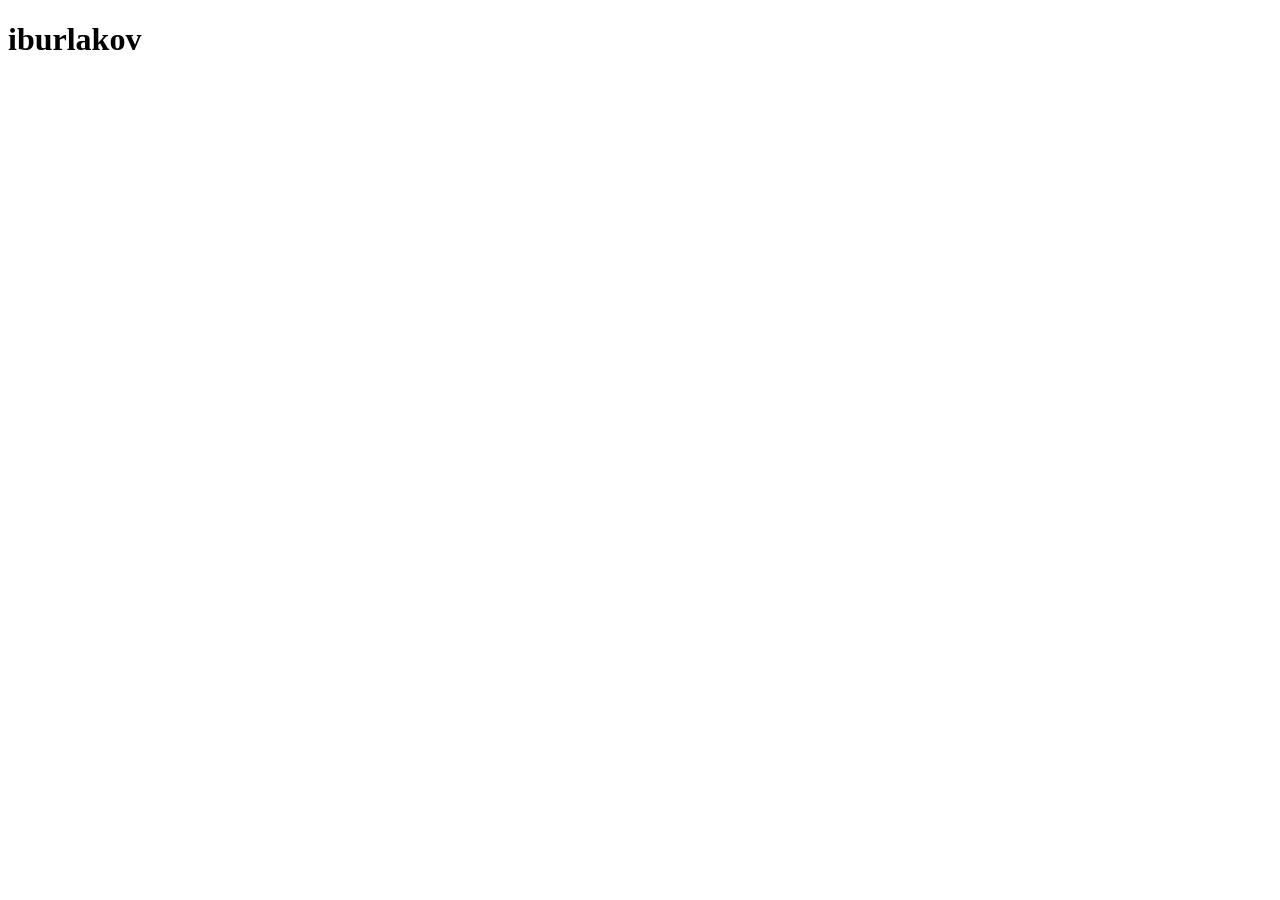
==== index.html @ 87fbd354 "Boootstrap template." ====
<!DOCTYPE html>
<html lang="en">
  <head>
    <meta charset="utf-8">
    <meta http-equiv="X-UA-Compatible" content="IE=edge">
    <meta name="viewport" content="width=device-width, initial-scale=1">

    <title>iburlakov</title>

    <!-- Bootstrap -->
    <link href="css/bootstrap.min.css" rel="stylesheet">

    <!-- HTML5 shim and Respond.js for IE8 support of HTML5 elements and media queries -->
    <!-- WARNING: Respond.js doesn't work if you view the page via file:// -->
    <!--[if lt IE 9]>
      <script src="https://oss.maxcdn.com/html5shiv/3.7.2/html5shiv.min.js"></script>
      <script src="https://oss.maxcdn.com/respond/1.4.2/respond.min.js"></script>
    <![endif]-->
  </head>
  <body>
    <div class="container">
      <h1>iburlakov<h1>

    </div>

    <!-- jQuery (necessary for Bootstrap's JavaScript plugins) -->
    <script src="https://ajax.googleapis.com/ajax/libs/jquery/1.11.3/jquery.min.js"></script>
    <!-- Include all compiled plugins (below), or include individual files as needed -->
    <script src="js/bootstrap.min.js"></script>
  </body>
</html>
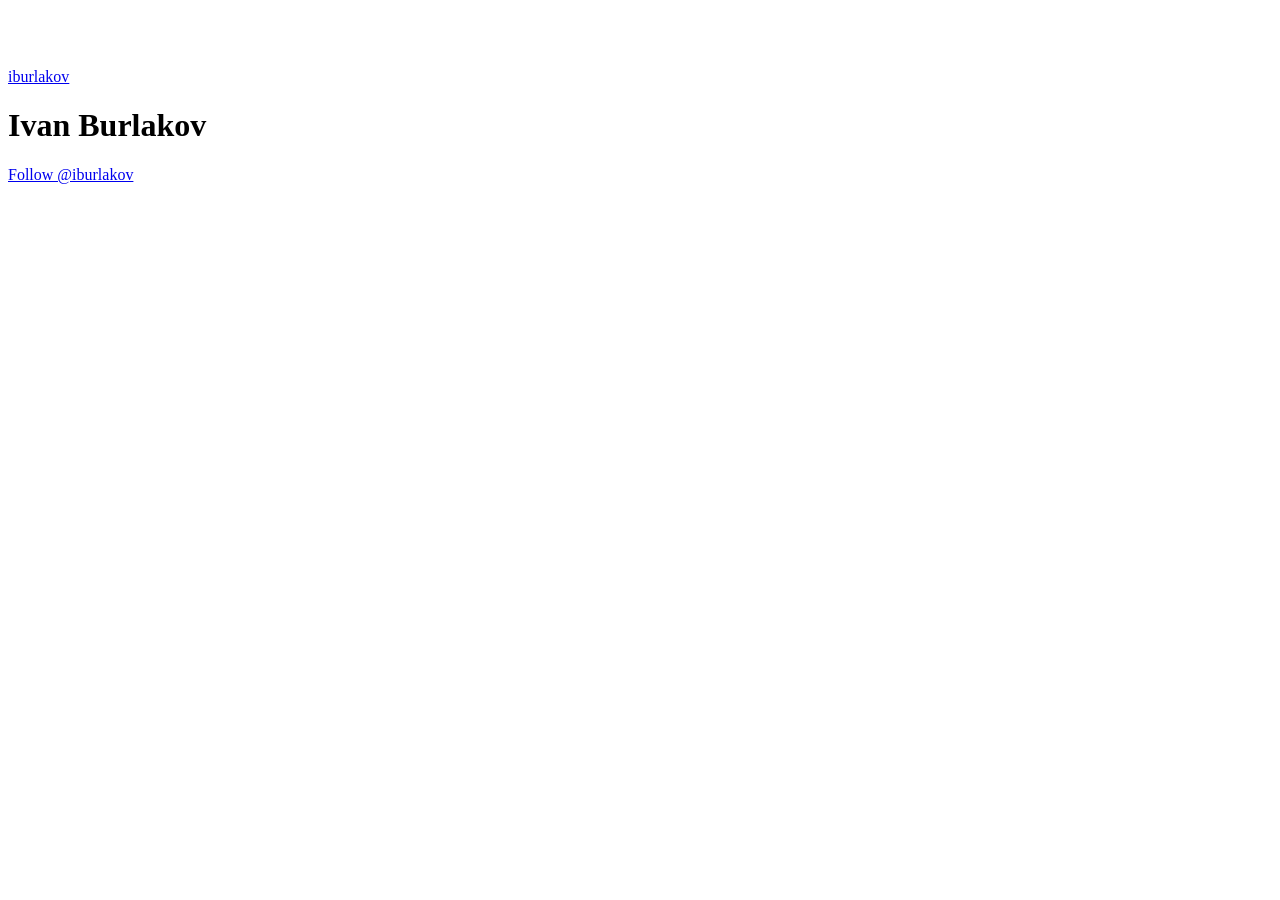
==== commit 34200df6: "Init html" ====
--- a/index.html
+++ b/index.html
@@ -16,11 +16,43 @@
       <script src="https://oss.maxcdn.com/html5shiv/3.7.2/html5shiv.min.js"></script>
       <script src="https://oss.maxcdn.com/respond/1.4.2/respond.min.js"></script>
     <![endif]-->
+
+    <style>
+      body {
+        padding-top: 60px; /* 60px to make the container go all the way to the bottom of the topbar */
+      }
+    </style>
   </head>
   <body>
+    <div class="navbar navbar-inverse navbar-fixed-top">
+      <div class="navbar-inner">
+        <div class="container">
+          <a class="navbar-brand" href="#">iburlakov</a>
+        </div>
+      </div>
+    </div>
+ 
     <div class="container">
-      <h1>iburlakov<h1>
+      <h1>Ivan Burlakov</h1>
+      <div class="row">
+        <div class="col-xs-2">
+          <a href="https://twitter.com/iburlakov" class="twitter-follow-button" data-show-count="false" data-size="large">Follow @iburlakov</a>
+<script>!function(d,s,id){var js,fjs=d.getElementsByTagName(s)[0],p=/^http:/.test(d.location)?'http':'https';if(!d.getElementById(id)){js=d.createElement(s);js.id=id;js.src=p+'://platform.twitter.com/widgets.js';fjs.parentNode.insertBefore(js,fjs);}}(document, 'script', 'twitter-wjs');</script>
+        </div>
+        <div class="col-xs-2">
+          <style>.ig-b- { display: inline-block; }
+.ig-b- img { visibility: hidden; }
+.ig-b-:hover { background-position: 0 -60px; } .ig-b-:active { background-position: 0 -120px; }
+.ig-b-v-24 { width: 137px; height: 24px; background: url(//badges.instagram.com/static/images/ig-badge-view-sprite-24.png) no-repeat 0 0; }
+@media only screen and (-webkit-min-device-pixel-ratio: 2), only screen and (min--moz-device-pixel-ratio: 2), only screen and (-o-min-device-pixel-ratio: 2 / 1), only screen and (min-device-pixel-ratio: 2), only screen and (min-resolution: 192dpi), only screen and (min-resolution: 2dppx) {
+.ig-b-v-24 { background-image: url(//badges.instagram.com/static/images/ig-badge-view-sprite-24@2x.png); background-size: 160px 178px; } }</style>
+<a href="http://instagram.com/iburlakov?ref=badge" class="ig-b- ig-b-v-24"><img src="//badges.instagram.com/static/images/ig-badge-view-24.png" alt="Instagram" /></a>
+        </div>
 
+        <div class="col-xs-2">
+<iframe class="btn" frameborder="0" border="0" scrolling="no" allowtransparency="true" height="20" width="200" src="https://platform.tumblr.com/v2/follow_button.html?type=follow-blog&amp;tumblelog=iburlakov&amp;color=blue"></iframe>
+        </div>
+      </div>
     </div>
 
     <!-- jQuery (necessary for Bootstrap's JavaScript plugins) -->
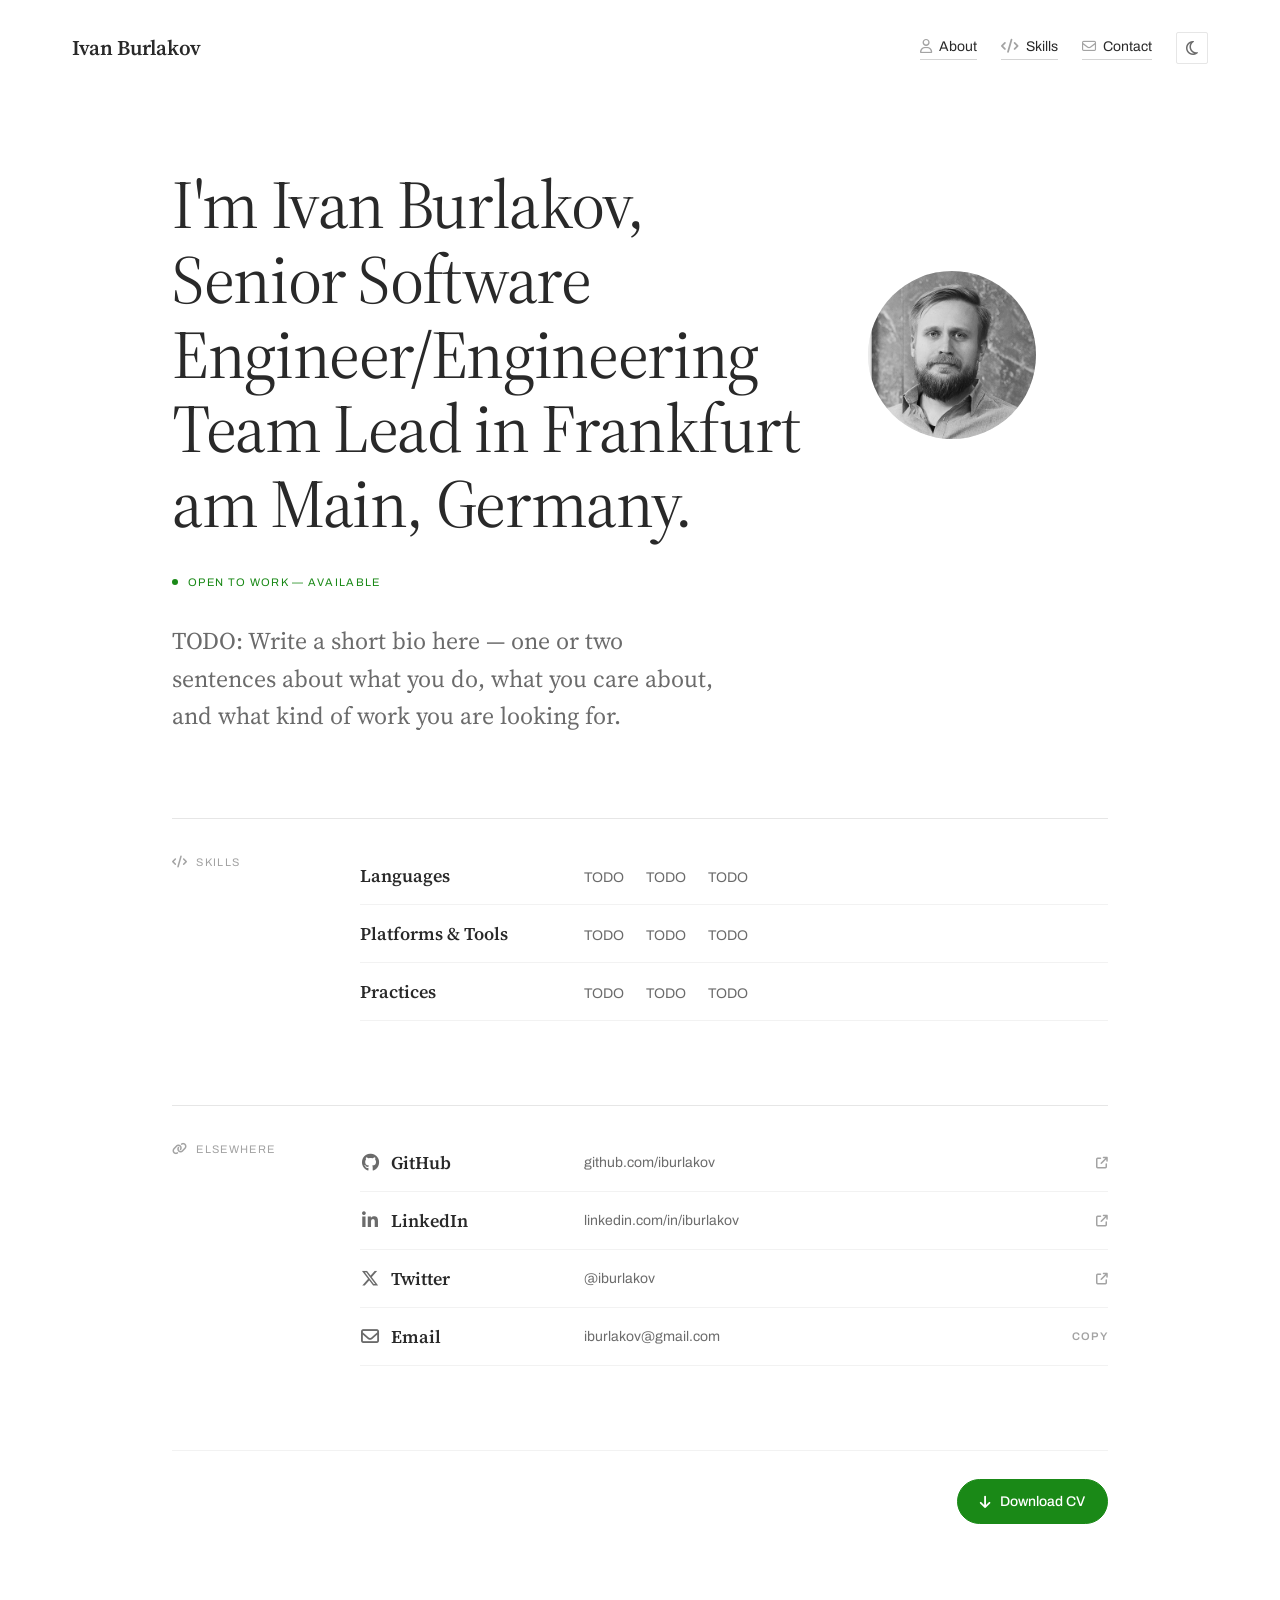
==== commit c32fa3f4: "Rebuild as plain HTML/CSS/JS + Bootstrap 5, drop Jekyll - Replace Jekyll/Liquid with static index.ht" ====
--- a/index.html
+++ b/index.html
@@ -1,63 +1,342 @@
 <!DOCTYPE html>
-<html lang="en">
-  <head>
-    <meta charset="utf-8">
-    <meta http-equiv="X-UA-Compatible" content="IE=edge">
-    <meta name="viewport" content="width=device-width, initial-scale=1">
-
-    <title>iburlakov</title>
-
-    <!-- Bootstrap -->
-    <link href="css/bootstrap.min.css" rel="stylesheet">
-
-    <!-- HTML5 shim and Respond.js for IE8 support of HTML5 elements and media queries -->
-    <!-- WARNING: Respond.js doesn't work if you view the page via file:// -->
-    <!--[if lt IE 9]>
-      <script src="https://oss.maxcdn.com/html5shiv/3.7.2/html5shiv.min.js"></script>
-      <script src="https://oss.maxcdn.com/respond/1.4.2/respond.min.js"></script>
-    <![endif]-->
-
-    <style>
-      body {
-        padding-top: 60px; /* 60px to make the container go all the way to the bottom of the topbar */
-      }
-    </style>
-  </head>
-  <body>
-    <div class="navbar navbar-inverse navbar-fixed-top">
-      <div class="navbar-inner">
-        <div class="container">
-          <a class="navbar-brand" href="#">iburlakov</a>
+<html lang="en" data-theme="light">
+<head>
+  <meta charset="UTF-8">
+  <meta name="viewport" content="width=device-width, initial-scale=1.0">
+  <title>Ivan Burlakov</title>
+  <meta name="description" content="">
+
+  <!-- Restore saved theme before first paint to avoid flash -->
+  <script>try{if(localStorage.getItem("theme")==="dark")document.documentElement.dataset.theme="dark"}catch(e){}</script>
+
+  <link href="https://cdn.jsdelivr.net/npm/bootstrap@5.3.3/dist/css/bootstrap.min.css" rel="stylesheet">
+  <link href="https://unpkg.com/aos@2.3.4/dist/aos.css" rel="stylesheet">
+  <link rel="preconnect" href="https://fonts.googleapis.com">
+  <link rel="preconnect" href="https://fonts.gstatic.com" crossorigin>
+  <link href="https://fonts.googleapis.com/css2?family=Source+Serif+4:ital,opsz,wght@0,8..60,300..700;1,8..60,300..600&family=Archivo:wght@400;500;600&display=swap" rel="stylesheet">
+  <link rel="stylesheet" href="https://cdnjs.cloudflare.com/ajax/libs/font-awesome/6.5.2/css/all.min.css">
+
+  <style>
+    :root {
+      --serif: "Source Serif 4", Georgia, serif;
+      --ui: "Archivo", "Helvetica Neue", Helvetica, sans-serif;
+      --paper: #ffffff;
+      --ink: #292929;
+      --mute: #6b6b6b;
+      --faint: #a3a3a3;
+      --rule: #e6e6e6;
+      --rule-soft: #f2f2f2;
+      --hair: #d4d4d4;
+      --accent: #1a8917;
+    }
+    [data-theme="dark"] {
+      --paper: #121212;
+      --ink: #f2f2f2;
+      --mute: #a1a1a1;
+      --faint: #757575;
+      --rule: #2b2b2b;
+      --rule-soft: #1e1e1e;
+      --hair: #3d3d3d;
+      --accent: #4caf50;
+    }
+
+    body {
+      background: var(--paper);
+      color: var(--ink);
+      font-family: var(--serif);
+      transition: background 200ms ease, color 200ms ease;
+    }
+    a { color: var(--ink); text-decoration: none; }
+    ::selection { background: var(--rule); }
+    *:focus-visible { outline: 1px solid var(--accent); outline-offset: 3px; }
+
+    /* ── Nav ── */
+    .site-nav {
+      padding: clamp(20px, 3vw, 32px) clamp(20px, 6vw, 72px) !important;
+      background: var(--paper);
+    }
+    .nav-brand {
+      font-family: var(--serif);
+      font-weight: 600;
+      font-size: 21px;
+      letter-spacing: -0.015em;
+      color: var(--ink);
+    }
+    .site-nav .nav-link {
+      font-family: var(--ui);
+      font-size: 14px;
+      border-bottom: 1px solid var(--hair);
+      padding: 0 0 2px !important;
+      color: var(--ink) !important;
+    }
+    .site-nav .nav-link:hover { border-bottom-color: var(--ink); }
+    .nav-icon { margin-right: 7px; color: var(--faint); }
+    .theme-btn {
+      width: 32px; height: 32px;
+      display: inline-flex; align-items: center; justify-content: center;
+      color: var(--mute);
+      background: transparent;
+      border: 1px solid var(--rule);
+      border-radius: 2px;
+      cursor: pointer;
+    }
+    .theme-btn:hover { border-color: var(--hair); color: var(--ink); }
+
+    /* ── Layout ── */
+    .content-inner {
+      max-width: 1080px;
+      margin: 0 auto;
+      padding: clamp(28px, 6vw, 72px) clamp(20px, 6vw, 72px) clamp(48px, 8vw, 96px);
+      display: flex;
+      flex-direction: column;
+      gap: clamp(48px, 7vw, 84px);
+    }
+
+    /* ── Hero ── */
+    .hero { display: flex; flex-direction: column; gap: 32px; }
+    .hero-top {
+      display: flex;
+      align-items: center;
+      gap: clamp(28px, 5vw, 56px);
+      flex-wrap: wrap;
+    }
+    .hero-heading {
+      flex: 1;
+      min-width: 280px;
+      font-family: var(--serif);
+      font-weight: 400;
+      font-size: clamp(38px, 5.6vw, 68px);
+      line-height: 1.1;
+      letter-spacing: -0.02em;
+      max-width: 20ch;
+      color: var(--ink);
+      margin: 0;
+    }
+    .portrait {
+      width: clamp(120px, 14vw, 168px);
+      height: clamp(120px, 14vw, 168px);
+      flex: none;
+      border-radius: 50%;
+      overflow: hidden;
+      background: var(--rule-soft);
+      display: flex;
+      align-items: center;
+      justify-content: center;
+    }
+    .portrait img { width: 100%; height: 100%; object-fit: cover; filter: grayscale(1) contrast(1.05); }
+    .portrait-placeholder { color: var(--faint); font-size: 48px; }
+    .availability-badge {
+      display: none;
+      align-items: center;
+      gap: 10px;
+      font-family: var(--ui);
+      font-size: 11px;
+      letter-spacing: 0.12em;
+      text-transform: uppercase;
+      color: var(--accent);
+    }
+    .availability-dot {
+      width: 6px; height: 6px;
+      border-radius: 50%;
+      background: var(--accent);
+      display: block; flex: none;
+    }
+    .hero-bio {
+      font-size: clamp(19px, 2vw, 24px);
+      line-height: 1.55;
+      color: var(--mute);
+      max-width: 46ch;
+      margin: 0;
+    }
+
+    /* ── Sections ── */
+    .section-grid {
+      display: grid;
+      grid-template-columns: minmax(0, 140px) minmax(0, 1fr);
+      gap: clamp(24px, 4vw, 48px);
+      align-items: start;
+      border-top: 1px solid var(--rule);
+      padding-top: 28px;
+    }
+    .section-label {
+      font-family: var(--ui);
+      font-size: 11px;
+      letter-spacing: 0.12em;
+      text-transform: uppercase;
+      color: var(--faint);
+      padding-top: 7px;
+      display: flex;
+      align-items: center;
+      gap: 8px;
+    }
+    .section-content { display: flex; flex-direction: column; }
+
+    /* ── Skills ── */
+    .skill-row {
+      display: grid;
+      grid-template-columns: minmax(0, 200px) minmax(0, 1fr);
+      gap: 24px;
+      padding: 15px 0;
+      border-bottom: 1px solid var(--rule-soft);
+      align-items: baseline;
+    }
+    .skill-category {
+      font-family: var(--serif);
+      font-weight: 600;
+      font-size: 18px;
+      color: var(--ink);
+    }
+    .skill-items {
+      display: flex; flex-wrap: wrap;
+      gap: 8px 22px;
+      font-family: var(--ui);
+      font-size: 14px;
+      color: var(--mute);
+    }
+
+    /* ── Elsewhere ── */
+    .link-row {
+      display: grid;
+      grid-template-columns: minmax(0, 200px) minmax(0, 1fr) auto;
+      gap: 24px;
+      padding: 15px 0;
+      border-bottom: 1px solid var(--rule-soft);
+      align-items: center;
+      color: var(--ink);
+    }
+    a.link-row:hover { color: var(--accent); }
+    a.link-row:hover .link-handle,
+    a.link-row:hover .link-icon { color: var(--accent); }
+    .link-name {
+      display: flex; align-items: center; gap: 11px;
+      font-family: var(--serif); font-weight: 600; font-size: 18px;
+    }
+    .link-icon { color: var(--mute); width: 20px; text-align: center; }
+    .link-handle { font-family: var(--ui); font-size: 14px; color: var(--mute); }
+    .link-arrow { color: var(--faint); font-size: 12px; }
+    .link-email { font-family: var(--ui); font-size: 14px; color: var(--mute); }
+    .link-email:hover { color: var(--accent); }
+    .copy-btn {
+      font-family: var(--ui);
+      font-size: 11px;
+      letter-spacing: 0.12em;
+      text-transform: uppercase;
+      font-weight: 600;
+      color: var(--faint);
+      background: transparent;
+      border: 0; padding: 0; cursor: pointer;
+    }
+    .copy-btn:hover { color: var(--accent); }
+
+    /* ── Footer ── */
+    .site-footer {
+      border-top: 1px solid var(--rule-soft);
+      padding-top: 28px;
+      display: flex;
+      align-items: flex-end;
+      justify-content: flex-end;
+    }
+    .cv-btn {
+      display: inline-flex; align-items: center; gap: 9px;
+      font-family: var(--ui); font-weight: 500; font-size: 14px;
+      padding: 11px 22px;
+      border: 1px solid var(--accent);
+      border-radius: 99px;
+      background: var(--accent);
+      color: #ffffff !important;
+    }
+    .cv-btn:hover { opacity: 0.85; }
+
+    /* ── Back to top ── */
+    .back-to-top {
+      position: fixed;
+      bottom: 32px;
+      right: 32px;
+      width: 44px;
+      height: 44px;
+      border-radius: 50%;
+      background: var(--ink);
+      color: var(--paper);
+      border: none;
+      cursor: pointer;
+      display: flex;
+      align-items: center;
+      justify-content: center;
+      opacity: 0;
+      pointer-events: none;
+      transition: opacity 200ms ease, transform 200ms ease;
+      z-index: 100;
+    }
+    .back-to-top.visible {
+      opacity: 1;
+      pointer-events: auto;
+    }
+    .back-to-top:hover { transform: translateY(-3px); }
+
+    @media (max-width: 640px) {
+      .section-grid { grid-template-columns: 1fr; }
+      .skill-row { grid-template-columns: 1fr; gap: 8px; }
+      .link-row { grid-template-columns: 1fr auto; }
+      .link-handle { display: none; }
+    }
+  </style>
+</head>
+<body>
+
+  <nav class="navbar site-nav">
+    <span class="nav-brand" id="nav-brand"></span>
+    <div class="d-flex align-items-center gap-4 flex-wrap">
+      <a href="#about" class="nav-link"><i class="fa-regular fa-user nav-icon"></i>About</a>
+      <a href="#skills" class="nav-link"><i class="fa-solid fa-code nav-icon"></i>Skills</a>
+      <a href="#contact" class="nav-link"><i class="fa-regular fa-envelope nav-icon"></i>Contact</a>
+      <button id="theme-toggle" type="button" aria-label="Toggle dark mode" class="theme-btn">
+        <i id="theme-icon" class="fa-regular fa-moon"></i>
+      </button>
+    </div>
+  </nav>
+
+  <div class="content-inner">
+
+    <header id="about" class="hero" data-aos="fade-up">
+      <div class="hero-top">
+        <h1 class="hero-heading" id="hero-heading"></h1>
+        <div class="portrait" id="portrait">
+          <i class="fa-regular fa-user portrait-placeholder"></i>
         </div>
       </div>
-    </div>
- 
-    <div class="container">
-      <h1>Ivan Burlakov</h1>
-      <div class="row">
-        <div class="col-xs-2">
-          <a href="https://twitter.com/iburlakov" class="twitter-follow-button" data-show-count="false" data-size="large">Follow @iburlakov</a>
-<script>!function(d,s,id){var js,fjs=d.getElementsByTagName(s)[0],p=/^http:/.test(d.location)?'http':'https';if(!d.getElementById(id)){js=d.createElement(s);js.id=id;js.src=p+'://platform.twitter.com/widgets.js';fjs.parentNode.insertBefore(js,fjs);}}(document, 'script', 'twitter-wjs');</script>
-        </div>
-        <div class="col-xs-2">
-          <style>.ig-b- { display: inline-block; }
-.ig-b- img { visibility: hidden; }
-.ig-b-:hover { background-position: 0 -60px; } .ig-b-:active { background-position: 0 -120px; }
-.ig-b-v-24 { width: 137px; height: 24px; background: url(//badges.instagram.com/static/images/ig-badge-view-sprite-24.png) no-repeat 0 0; }
-@media only screen and (-webkit-min-device-pixel-ratio: 2), only screen and (min--moz-device-pixel-ratio: 2), only screen and (-o-min-device-pixel-ratio: 2 / 1), only screen and (min-device-pixel-ratio: 2), only screen and (min-resolution: 192dpi), only screen and (min-resolution: 2dppx) {
-.ig-b-v-24 { background-image: url(//badges.instagram.com/static/images/ig-badge-view-sprite-24@2x.png); background-size: 160px 178px; } }</style>
-<a href="http://instagram.com/iburlakov?ref=badge" class="ig-b- ig-b-v-24"><img src="//badges.instagram.com/static/images/ig-badge-view-24.png" alt="Instagram" /></a>
-        </div>
-
-        <div class="col-xs-2">
-<iframe class="btn" frameborder="0" border="0" scrolling="no" allowtransparency="true" height="20" width="200" src="https://platform.tumblr.com/v2/follow_button.html?type=follow-blog&amp;tumblelog=iburlakov&amp;color=blue"></iframe>
-        </div>
+      <div class="availability-badge" id="availability-badge"></div>
+      <p class="hero-bio" id="hero-bio"></p>
+    </header>
+
+    <section id="skills" class="section-grid" data-aos="fade-up">
+      <div class="section-label">
+        <i class="fa-solid fa-code" style="font-size:12px"></i>Skills
       </div>
-    </div>
-
-    <!-- jQuery (necessary for Bootstrap's JavaScript plugins) -->
-    <script src="https://ajax.googleapis.com/ajax/libs/jquery/1.11.3/jquery.min.js"></script>
-    <!-- Include all compiled plugins (below), or include individual files as needed -->
-    <script src="js/bootstrap.min.js"></script>
-  </body>
-</html>+      <div class="section-content" id="skills-content"></div>
+    </section>
+
+    <section id="contact" class="section-grid" data-aos="fade-up">
+      <div class="section-label">
+        <i class="fa-solid fa-link" style="font-size:12px"></i>Elsewhere
+      </div>
+      <div class="section-content" id="elsewhere-content"></div>
+    </section>
+
+    <footer class="site-footer" data-aos="fade-up">
+      <a href="#" id="cv-btn" class="cv-btn">
+        <i class="fa-solid fa-arrow-down"></i>Download CV
+      </a>
+    </footer>
+
+  </div>
+
+  <button id="back-to-top" class="back-to-top" aria-label="Back to top">
+    <i class="fa-solid fa-arrow-up"></i>
+  </button>
+
+  <script src="https://cdn.jsdelivr.net/npm/bootstrap@5.3.3/dist/js/bootstrap.bundle.min.js"></script>
+  <script src="https://unpkg.com/aos@2.3.4/dist/aos.js"></script>
+  <script src="profile.js"></script>
+  <script src="app.js"></script>
+</body>
+</html>
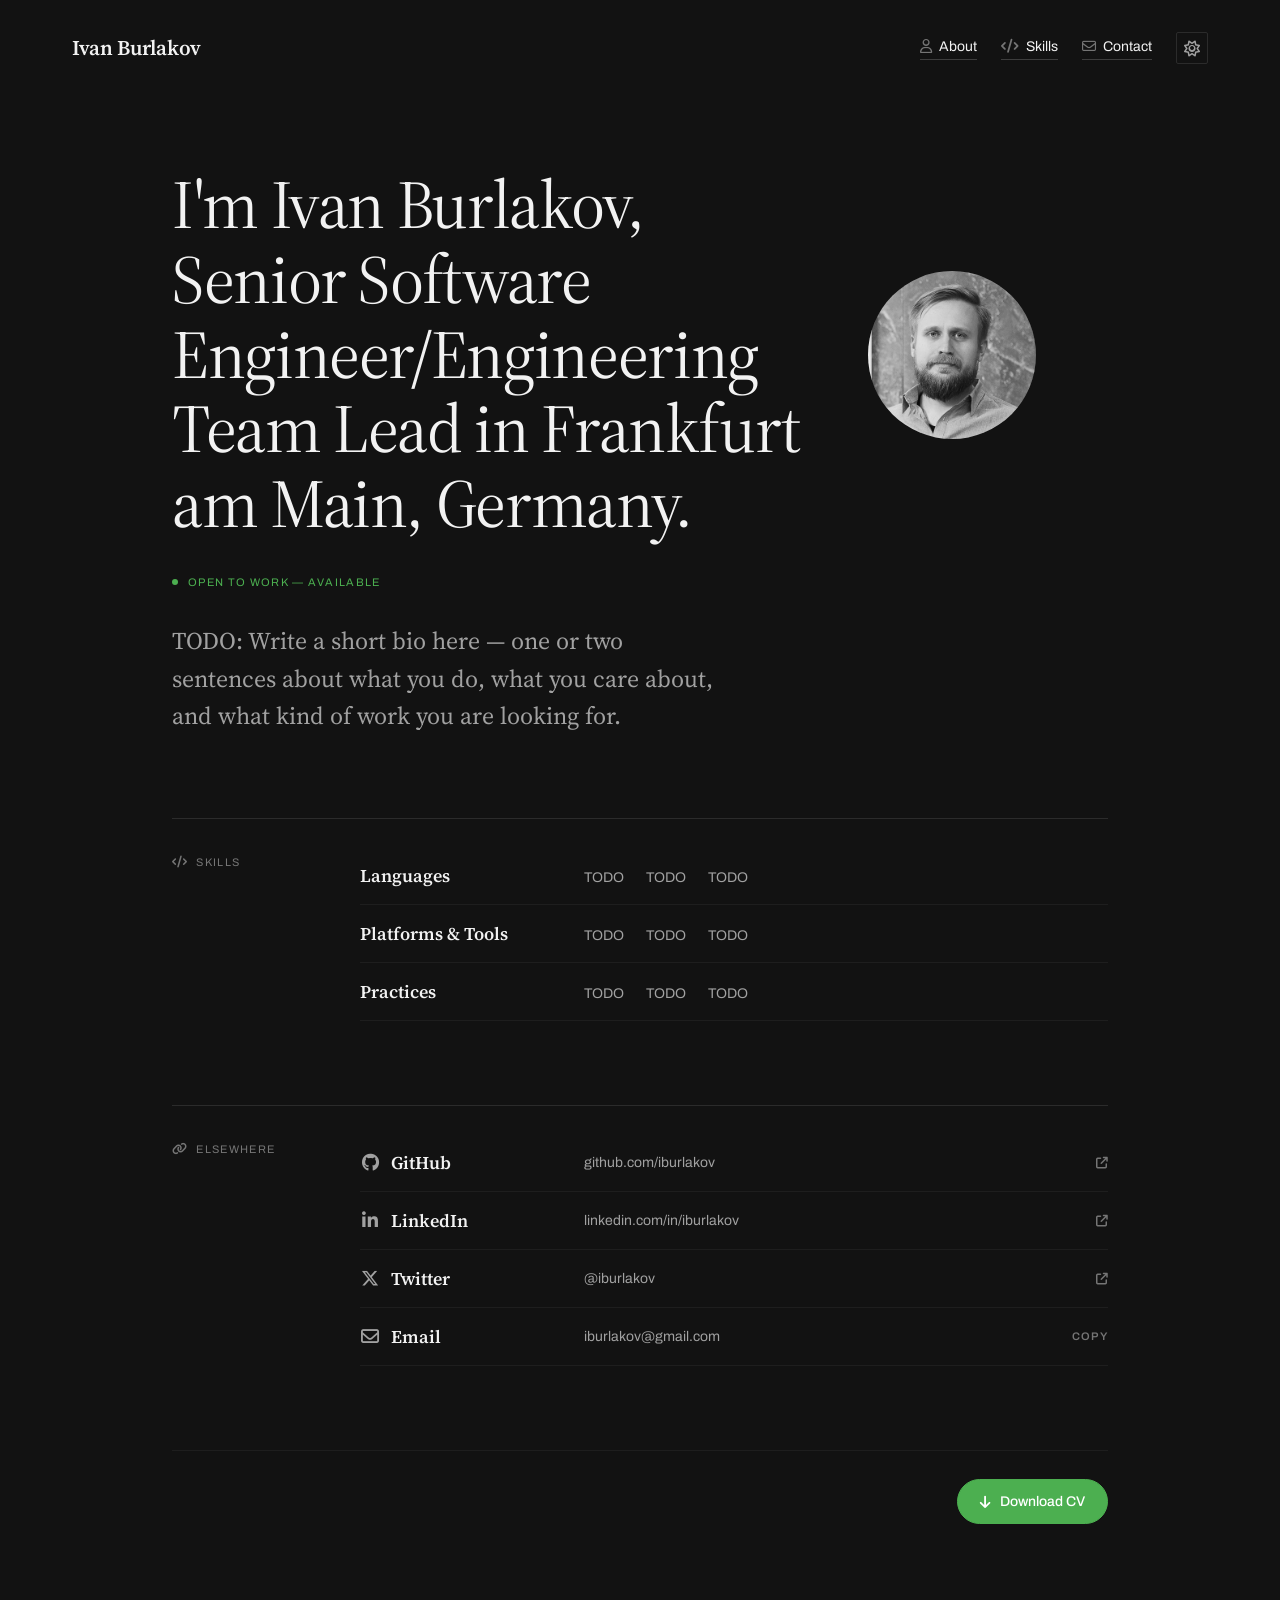
==== commit e5a3e689: "Switch dark/light theme by local time Dark from 19:00 to 07:00 unless the visitor picked a theme man" ====
--- a/index.html
+++ b/index.html
@@ -6,8 +6,8 @@
   <title>Ivan Burlakov</title>
   <meta name="description" content="">
 
-  <!-- Restore saved theme before first paint to avoid flash -->
-  <script>try{if(localStorage.getItem("theme")==="dark")document.documentElement.dataset.theme="dark"}catch(e){}</script>
+  <!-- Apply theme before first paint to avoid flash: saved choice wins, otherwise dark 19:00–07:00 local time -->
+  <script>(function(){var t;try{t=localStorage.getItem("theme")}catch(e){}if(t!=="dark"&&t!=="light"){var h=new Date().getHours();t=h>=19||h<7?"dark":"light"}document.documentElement.dataset.theme=t})()</script>
 
   <link href="https://cdn.jsdelivr.net/npm/bootstrap@5.3.3/dist/css/bootstrap.min.css" rel="stylesheet">
   <link href="https://unpkg.com/aos@2.3.4/dist/aos.css" rel="stylesheet">
@@ -15,271 +15,7 @@
   <link rel="preconnect" href="https://fonts.gstatic.com" crossorigin>
   <link href="https://fonts.googleapis.com/css2?family=Source+Serif+4:ital,opsz,wght@0,8..60,300..700;1,8..60,300..600&family=Archivo:wght@400;500;600&display=swap" rel="stylesheet">
   <link rel="stylesheet" href="https://cdnjs.cloudflare.com/ajax/libs/font-awesome/6.5.2/css/all.min.css">
-
-  <style>
-    :root {
-      --serif: "Source Serif 4", Georgia, serif;
-      --ui: "Archivo", "Helvetica Neue", Helvetica, sans-serif;
-      --paper: #ffffff;
-      --ink: #292929;
-      --mute: #6b6b6b;
-      --faint: #a3a3a3;
-      --rule: #e6e6e6;
-      --rule-soft: #f2f2f2;
-      --hair: #d4d4d4;
-      --accent: #1a8917;
-    }
-    [data-theme="dark"] {
-      --paper: #121212;
-      --ink: #f2f2f2;
-      --mute: #a1a1a1;
-      --faint: #757575;
-      --rule: #2b2b2b;
-      --rule-soft: #1e1e1e;
-      --hair: #3d3d3d;
-      --accent: #4caf50;
-    }
-
-    body {
-      background: var(--paper);
-      color: var(--ink);
-      font-family: var(--serif);
-      transition: background 200ms ease, color 200ms ease;
-    }
-    a { color: var(--ink); text-decoration: none; }
-    ::selection { background: var(--rule); }
-    *:focus-visible { outline: 1px solid var(--accent); outline-offset: 3px; }
-
-    /* ── Nav ── */
-    .site-nav {
-      padding: clamp(20px, 3vw, 32px) clamp(20px, 6vw, 72px) !important;
-      background: var(--paper);
-    }
-    .nav-brand {
-      font-family: var(--serif);
-      font-weight: 600;
-      font-size: 21px;
-      letter-spacing: -0.015em;
-      color: var(--ink);
-    }
-    .site-nav .nav-link {
-      font-family: var(--ui);
-      font-size: 14px;
-      border-bottom: 1px solid var(--hair);
-      padding: 0 0 2px !important;
-      color: var(--ink) !important;
-    }
-    .site-nav .nav-link:hover { border-bottom-color: var(--ink); }
-    .nav-icon { margin-right: 7px; color: var(--faint); }
-    .theme-btn {
-      width: 32px; height: 32px;
-      display: inline-flex; align-items: center; justify-content: center;
-      color: var(--mute);
-      background: transparent;
-      border: 1px solid var(--rule);
-      border-radius: 2px;
-      cursor: pointer;
-    }
-    .theme-btn:hover { border-color: var(--hair); color: var(--ink); }
-
-    /* ── Layout ── */
-    .content-inner {
-      max-width: 1080px;
-      margin: 0 auto;
-      padding: clamp(28px, 6vw, 72px) clamp(20px, 6vw, 72px) clamp(48px, 8vw, 96px);
-      display: flex;
-      flex-direction: column;
-      gap: clamp(48px, 7vw, 84px);
-    }
-
-    /* ── Hero ── */
-    .hero { display: flex; flex-direction: column; gap: 32px; }
-    .hero-top {
-      display: flex;
-      align-items: center;
-      gap: clamp(28px, 5vw, 56px);
-      flex-wrap: wrap;
-    }
-    .hero-heading {
-      flex: 1;
-      min-width: 280px;
-      font-family: var(--serif);
-      font-weight: 400;
-      font-size: clamp(38px, 5.6vw, 68px);
-      line-height: 1.1;
-      letter-spacing: -0.02em;
-      max-width: 20ch;
-      color: var(--ink);
-      margin: 0;
-    }
-    .portrait {
-      width: clamp(120px, 14vw, 168px);
-      height: clamp(120px, 14vw, 168px);
-      flex: none;
-      border-radius: 50%;
-      overflow: hidden;
-      background: var(--rule-soft);
-      display: flex;
-      align-items: center;
-      justify-content: center;
-    }
-    .portrait img { width: 100%; height: 100%; object-fit: cover; filter: grayscale(1) contrast(1.05); }
-    .portrait-placeholder { color: var(--faint); font-size: 48px; }
-    .availability-badge {
-      display: none;
-      align-items: center;
-      gap: 10px;
-      font-family: var(--ui);
-      font-size: 11px;
-      letter-spacing: 0.12em;
-      text-transform: uppercase;
-      color: var(--accent);
-    }
-    .availability-dot {
-      width: 6px; height: 6px;
-      border-radius: 50%;
-      background: var(--accent);
-      display: block; flex: none;
-    }
-    .hero-bio {
-      font-size: clamp(19px, 2vw, 24px);
-      line-height: 1.55;
-      color: var(--mute);
-      max-width: 46ch;
-      margin: 0;
-    }
-
-    /* ── Sections ── */
-    .section-grid {
-      display: grid;
-      grid-template-columns: minmax(0, 140px) minmax(0, 1fr);
-      gap: clamp(24px, 4vw, 48px);
-      align-items: start;
-      border-top: 1px solid var(--rule);
-      padding-top: 28px;
-    }
-    .section-label {
-      font-family: var(--ui);
-      font-size: 11px;
-      letter-spacing: 0.12em;
-      text-transform: uppercase;
-      color: var(--faint);
-      padding-top: 7px;
-      display: flex;
-      align-items: center;
-      gap: 8px;
-    }
-    .section-content { display: flex; flex-direction: column; }
-
-    /* ── Skills ── */
-    .skill-row {
-      display: grid;
-      grid-template-columns: minmax(0, 200px) minmax(0, 1fr);
-      gap: 24px;
-      padding: 15px 0;
-      border-bottom: 1px solid var(--rule-soft);
-      align-items: baseline;
-    }
-    .skill-category {
-      font-family: var(--serif);
-      font-weight: 600;
-      font-size: 18px;
-      color: var(--ink);
-    }
-    .skill-items {
-      display: flex; flex-wrap: wrap;
-      gap: 8px 22px;
-      font-family: var(--ui);
-      font-size: 14px;
-      color: var(--mute);
-    }
-
-    /* ── Elsewhere ── */
-    .link-row {
-      display: grid;
-      grid-template-columns: minmax(0, 200px) minmax(0, 1fr) auto;
-      gap: 24px;
-      padding: 15px 0;
-      border-bottom: 1px solid var(--rule-soft);
-      align-items: center;
-      color: var(--ink);
-    }
-    a.link-row:hover { color: var(--accent); }
-    a.link-row:hover .link-handle,
-    a.link-row:hover .link-icon { color: var(--accent); }
-    .link-name {
-      display: flex; align-items: center; gap: 11px;
-      font-family: var(--serif); font-weight: 600; font-size: 18px;
-    }
-    .link-icon { color: var(--mute); width: 20px; text-align: center; }
-    .link-handle { font-family: var(--ui); font-size: 14px; color: var(--mute); }
-    .link-arrow { color: var(--faint); font-size: 12px; }
-    .link-email { font-family: var(--ui); font-size: 14px; color: var(--mute); }
-    .link-email:hover { color: var(--accent); }
-    .copy-btn {
-      font-family: var(--ui);
-      font-size: 11px;
-      letter-spacing: 0.12em;
-      text-transform: uppercase;
-      font-weight: 600;
-      color: var(--faint);
-      background: transparent;
-      border: 0; padding: 0; cursor: pointer;
-    }
-    .copy-btn:hover { color: var(--accent); }
-
-    /* ── Footer ── */
-    .site-footer {
-      border-top: 1px solid var(--rule-soft);
-      padding-top: 28px;
-      display: flex;
-      align-items: flex-end;
-      justify-content: flex-end;
-    }
-    .cv-btn {
-      display: inline-flex; align-items: center; gap: 9px;
-      font-family: var(--ui); font-weight: 500; font-size: 14px;
-      padding: 11px 22px;
-      border: 1px solid var(--accent);
-      border-radius: 99px;
-      background: var(--accent);
-      color: #ffffff !important;
-    }
-    .cv-btn:hover { opacity: 0.85; }
-
-    /* ── Back to top ── */
-    .back-to-top {
-      position: fixed;
-      bottom: 32px;
-      right: 32px;
-      width: 44px;
-      height: 44px;
-      border-radius: 50%;
-      background: var(--ink);
-      color: var(--paper);
-      border: none;
-      cursor: pointer;
-      display: flex;
-      align-items: center;
-      justify-content: center;
-      opacity: 0;
-      pointer-events: none;
-      transition: opacity 200ms ease, transform 200ms ease;
-      z-index: 100;
-    }
-    .back-to-top.visible {
-      opacity: 1;
-      pointer-events: auto;
-    }
-    .back-to-top:hover { transform: translateY(-3px); }
-
-    @media (max-width: 640px) {
-      .section-grid { grid-template-columns: 1fr; }
-      .skill-row { grid-template-columns: 1fr; gap: 8px; }
-      .link-row { grid-template-columns: 1fr auto; }
-      .link-handle { display: none; }
-    }
-  </style>
+  <link rel="stylesheet" href="style.css">
 </head>
 <body>
 
--- a/style.css
+++ b/style.css
@@ -0,0 +1,262 @@
+:root {
+  --serif: "Source Serif 4", Georgia, serif;
+  --ui: "Archivo", "Helvetica Neue", Helvetica, sans-serif;
+  --paper: #ffffff;
+  --ink: #292929;
+  --mute: #6b6b6b;
+  --faint: #a3a3a3;
+  --rule: #e6e6e6;
+  --rule-soft: #f2f2f2;
+  --hair: #d4d4d4;
+  --accent: #1a8917;
+}
+[data-theme="dark"] {
+  --paper: #121212;
+  --ink: #f2f2f2;
+  --mute: #a1a1a1;
+  --faint: #757575;
+  --rule: #2b2b2b;
+  --rule-soft: #1e1e1e;
+  --hair: #3d3d3d;
+  --accent: #4caf50;
+}
+
+body {
+  background: var(--paper);
+  color: var(--ink);
+  font-family: var(--serif);
+  transition: background 200ms ease, color 200ms ease;
+}
+a { color: var(--ink); text-decoration: none; }
+::selection { background: var(--rule); }
+*:focus-visible { outline: 1px solid var(--accent); outline-offset: 3px; }
+
+/* ── Nav ── */
+.site-nav {
+  padding: clamp(20px, 3vw, 32px) clamp(20px, 6vw, 72px) !important;
+  background: var(--paper);
+}
+.nav-brand {
+  font-family: var(--serif);
+  font-weight: 600;
+  font-size: 21px;
+  letter-spacing: -0.015em;
+  color: var(--ink);
+}
+.site-nav .nav-link {
+  font-family: var(--ui);
+  font-size: 14px;
+  border-bottom: 1px solid var(--hair);
+  padding: 0 0 2px !important;
+  color: var(--ink) !important;
+}
+.site-nav .nav-link:hover { border-bottom-color: var(--ink); }
+.nav-icon { margin-right: 7px; color: var(--faint); }
+.theme-btn {
+  width: 32px; height: 32px;
+  display: inline-flex; align-items: center; justify-content: center;
+  color: var(--mute);
+  background: transparent;
+  border: 1px solid var(--rule);
+  border-radius: 2px;
+  cursor: pointer;
+}
+.theme-btn:hover { border-color: var(--hair); color: var(--ink); }
+
+/* ── Layout ── */
+.content-inner {
+  max-width: 1080px;
+  margin: 0 auto;
+  padding: clamp(28px, 6vw, 72px) clamp(20px, 6vw, 72px) clamp(48px, 8vw, 96px);
+  display: flex;
+  flex-direction: column;
+  gap: clamp(48px, 7vw, 84px);
+}
+
+/* ── Hero ── */
+.hero { display: flex; flex-direction: column; gap: 32px; }
+.hero-top {
+  display: flex;
+  align-items: center;
+  gap: clamp(28px, 5vw, 56px);
+  flex-wrap: wrap;
+}
+.hero-heading {
+  flex: 1;
+  min-width: 280px;
+  font-family: var(--serif);
+  font-weight: 400;
+  font-size: clamp(38px, 5.6vw, 68px);
+  line-height: 1.1;
+  letter-spacing: -0.02em;
+  max-width: 20ch;
+  color: var(--ink);
+  margin: 0;
+}
+.portrait {
+  width: clamp(120px, 14vw, 168px);
+  height: clamp(120px, 14vw, 168px);
+  flex: none;
+  border-radius: 50%;
+  overflow: hidden;
+  background: var(--rule-soft);
+  display: flex;
+  align-items: center;
+  justify-content: center;
+}
+.portrait img { width: 100%; height: 100%; object-fit: cover; filter: grayscale(1) contrast(1.05); }
+.portrait-placeholder { color: var(--faint); font-size: 48px; }
+.availability-badge {
+  display: none;
+  align-items: center;
+  gap: 10px;
+  font-family: var(--ui);
+  font-size: 11px;
+  letter-spacing: 0.12em;
+  text-transform: uppercase;
+  color: var(--accent);
+}
+.availability-dot {
+  width: 6px; height: 6px;
+  border-radius: 50%;
+  background: var(--accent);
+  display: block; flex: none;
+}
+.hero-bio {
+  font-size: clamp(19px, 2vw, 24px);
+  line-height: 1.55;
+  color: var(--mute);
+  max-width: 46ch;
+  margin: 0;
+}
+
+/* ── Sections ── */
+.section-grid {
+  display: grid;
+  grid-template-columns: minmax(0, 140px) minmax(0, 1fr);
+  gap: clamp(24px, 4vw, 48px);
+  align-items: start;
+  border-top: 1px solid var(--rule);
+  padding-top: 28px;
+}
+.section-label {
+  font-family: var(--ui);
+  font-size: 11px;
+  letter-spacing: 0.12em;
+  text-transform: uppercase;
+  color: var(--faint);
+  padding-top: 7px;
+  display: flex;
+  align-items: center;
+  gap: 8px;
+}
+.section-content { display: flex; flex-direction: column; }
+
+/* ── Skills ── */
+.skill-row {
+  display: grid;
+  grid-template-columns: minmax(0, 200px) minmax(0, 1fr);
+  gap: 24px;
+  padding: 15px 0;
+  border-bottom: 1px solid var(--rule-soft);
+  align-items: baseline;
+}
+.skill-category {
+  font-family: var(--serif);
+  font-weight: 600;
+  font-size: 18px;
+  color: var(--ink);
+}
+.skill-items {
+  display: flex; flex-wrap: wrap;
+  gap: 8px 22px;
+  font-family: var(--ui);
+  font-size: 14px;
+  color: var(--mute);
+}
+
+/* ── Elsewhere ── */
+.link-row {
+  display: grid;
+  grid-template-columns: minmax(0, 200px) minmax(0, 1fr) auto;
+  gap: 24px;
+  padding: 15px 0;
+  border-bottom: 1px solid var(--rule-soft);
+  align-items: center;
+  color: var(--ink);
+}
+a.link-row:hover { color: var(--accent); }
+a.link-row:hover .link-handle,
+a.link-row:hover .link-icon { color: var(--accent); }
+.link-name {
+  display: flex; align-items: center; gap: 11px;
+  font-family: var(--serif); font-weight: 600; font-size: 18px;
+}
+.link-icon { color: var(--mute); width: 20px; text-align: center; }
+.link-handle { font-family: var(--ui); font-size: 14px; color: var(--mute); }
+.link-arrow { color: var(--faint); font-size: 12px; }
+.link-email { font-family: var(--ui); font-size: 14px; color: var(--mute); }
+.link-email:hover { color: var(--accent); }
+.copy-btn {
+  font-family: var(--ui);
+  font-size: 11px;
+  letter-spacing: 0.12em;
+  text-transform: uppercase;
+  font-weight: 600;
+  color: var(--faint);
+  background: transparent;
+  border: 0; padding: 0; cursor: pointer;
+}
+.copy-btn:hover { color: var(--accent); }
+
+/* ── Footer ── */
+.site-footer {
+  border-top: 1px solid var(--rule-soft);
+  padding-top: 28px;
+  display: flex;
+  align-items: flex-end;
+  justify-content: flex-end;
+}
+.cv-btn {
+  display: inline-flex; align-items: center; gap: 9px;
+  font-family: var(--ui); font-weight: 500; font-size: 14px;
+  padding: 11px 22px;
+  border: 1px solid var(--accent);
+  border-radius: 99px;
+  background: var(--accent);
+  color: #ffffff !important;
+}
+.cv-btn:hover { opacity: 0.85; }
+
+/* ── Back to top ── */
+.back-to-top {
+  position: fixed;
+  bottom: 32px;
+  right: 32px;
+  width: 44px;
+  height: 44px;
+  border-radius: 50%;
+  background: var(--ink);
+  color: var(--paper);
+  border: none;
+  cursor: pointer;
+  display: flex;
+  align-items: center;
+  justify-content: center;
+  opacity: 0;
+  pointer-events: none;
+  transition: opacity 200ms ease, transform 200ms ease;
+  z-index: 100;
+}
+.back-to-top.visible {
+  opacity: 1;
+  pointer-events: auto;
+}
+.back-to-top:hover { transform: translateY(-3px); }
+
+@media (max-width: 640px) {
+  .section-grid { grid-template-columns: 1fr; }
+  .skill-row { grid-template-columns: 1fr; gap: 8px; }
+  .link-row { grid-template-columns: 1fr auto; }
+  .link-handle { display: none; }
+}
